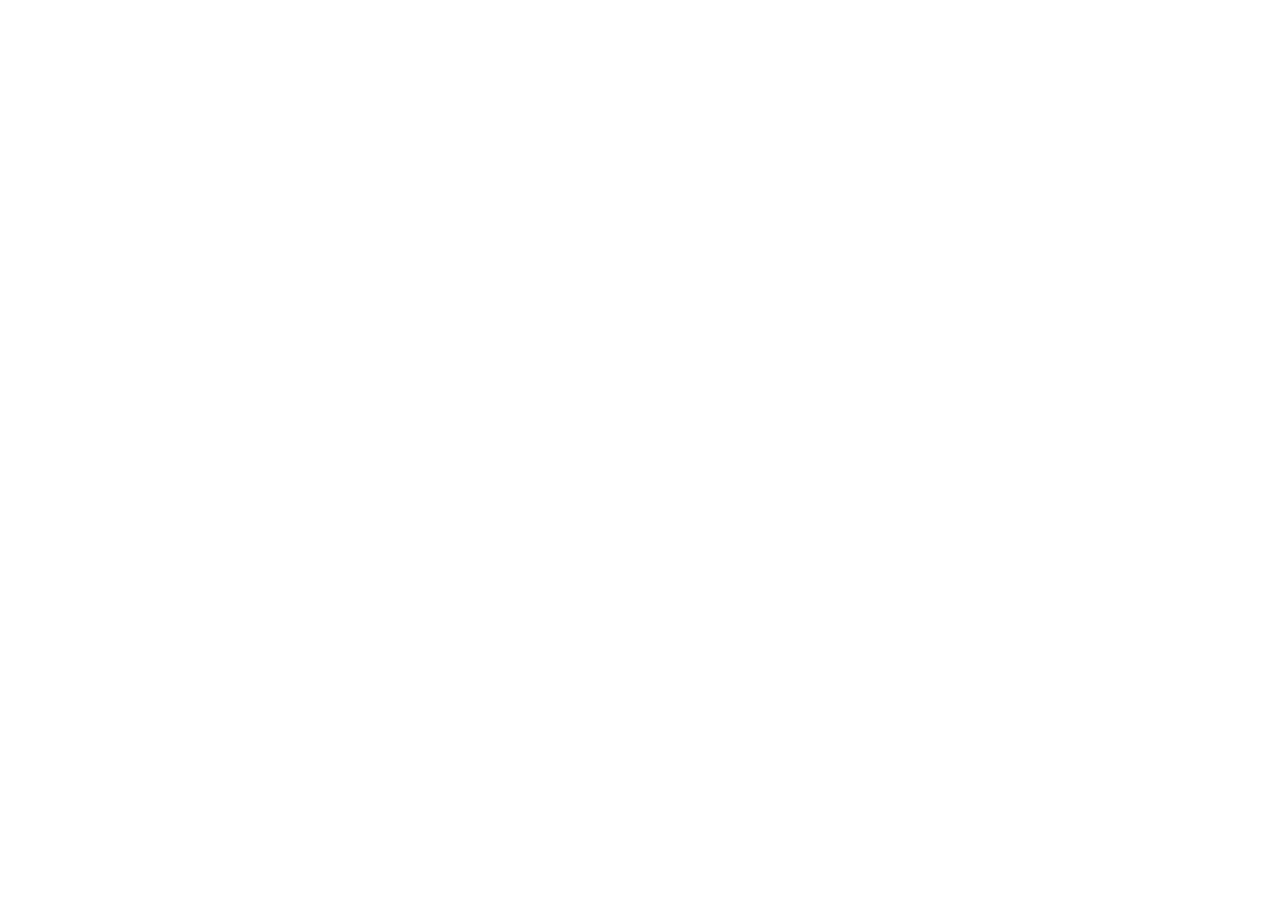
==== index.html @ 68946dcf "Create index.html" ====
<!DOCTYPE html>
<html lang="en">
<head>
    <meta charset="UTF-8">
    <title>Pixel Dash</title>
    <script src="https://cdn.jsdelivr.net/npm/phaser@3.60.0/dist/phaser.min.js"></script>
</head>
<body>
    <div id="game-container" style="display: flex; justify-content: center; margin-top: 50px;"></div>
    <script src="main.js"></script>
</body>
</html>
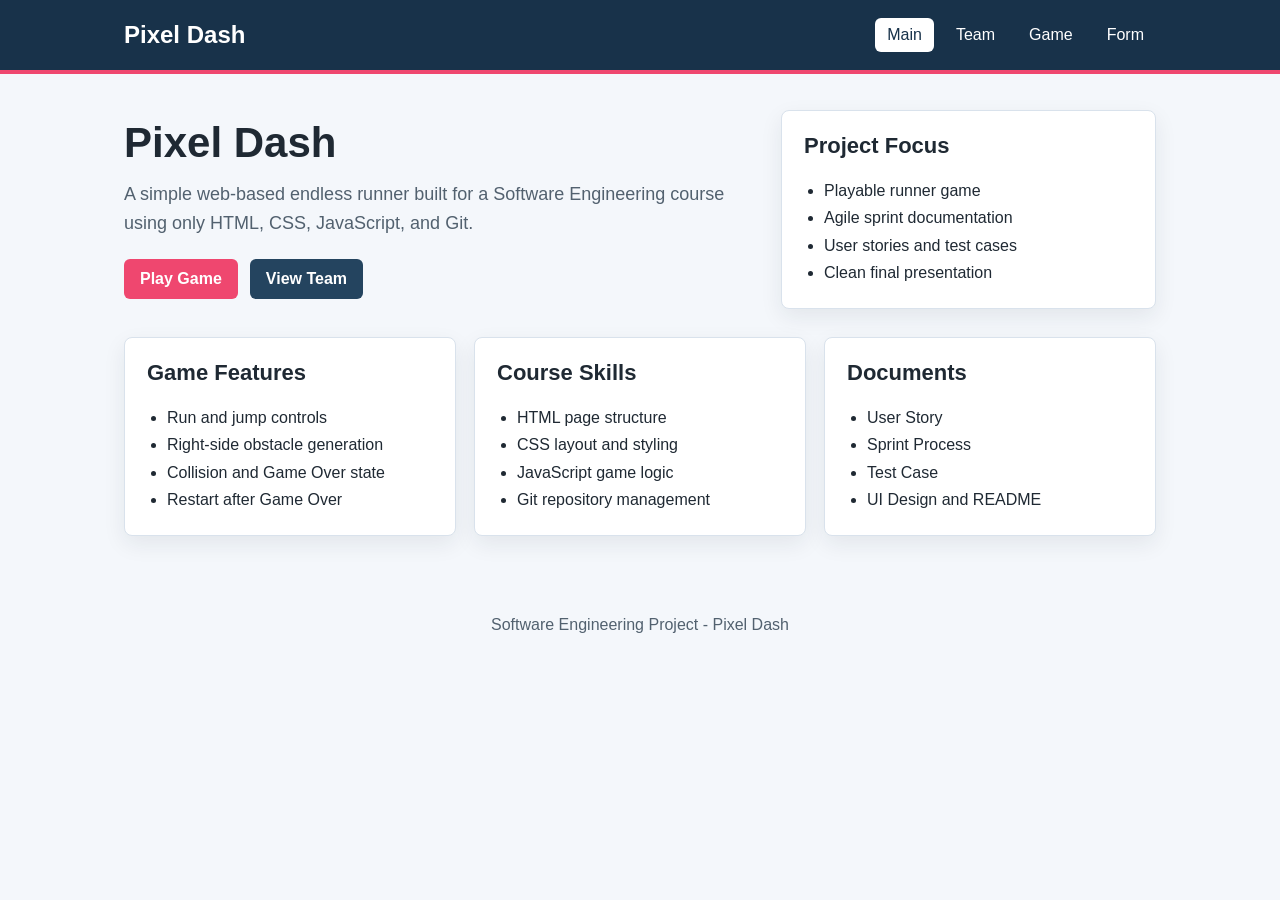
==== commit c8efb2bc: "Complete Pixel Dash website and runner game" ====
--- a/index.html
+++ b/index.html
@@ -2,11 +2,14 @@
 <html lang="en">
 <head>
     <meta charset="UTF-8">
+    <meta name="viewport" content="width=device-width, initial-scale=1.0">
+    <meta http-equiv="refresh" content="0; url=main.html">
     <title>Pixel Dash</title>
-    <script src="https://cdn.jsdelivr.net/npm/phaser@3.60.0/dist/phaser.min.js"></script>
+    <link rel="stylesheet" href="style.css">
 </head>
 <body>
-    <div id="game-container" style="display: flex; justify-content: center; margin-top: 50px;"></div>
-    <script src="main.js"></script>
+    <main class="page-shell">
+        <p>Opening <a href="main.html">Pixel Dash</a>...</p>
+    </main>
 </body>
 </html>
--- a/style.css
+++ b/style.css
@@ -0,0 +1,256 @@
+* {
+    box-sizing: border-box;
+}
+
+body {
+    margin: 0;
+    font-family: Arial, Helvetica, sans-serif;
+    color: #1f2933;
+    background: #f4f7fb;
+}
+
+a {
+    color: inherit;
+}
+
+.site-header {
+    background: #18324a;
+    color: #ffffff;
+    border-bottom: 4px solid #ef476f;
+}
+
+.nav-bar {
+    max-width: 1080px;
+    margin: 0 auto;
+    padding: 18px 24px;
+    display: flex;
+    align-items: center;
+    justify-content: space-between;
+    gap: 24px;
+}
+
+.brand {
+    font-size: 24px;
+    font-weight: 700;
+    text-decoration: none;
+}
+
+.nav-links {
+    display: flex;
+    flex-wrap: wrap;
+    gap: 10px;
+}
+
+.nav-links a {
+    padding: 8px 12px;
+    border-radius: 6px;
+    text-decoration: none;
+}
+
+.nav-links a:hover,
+.nav-links .active {
+    background: #ffffff;
+    color: #18324a;
+}
+
+.page-shell {
+    max-width: 1080px;
+    margin: 0 auto;
+    padding: 36px 24px 56px;
+}
+
+.hero {
+    display: grid;
+    grid-template-columns: minmax(0, 1.25fr) minmax(280px, 0.75fr);
+    gap: 32px;
+    align-items: center;
+}
+
+.hero h1,
+.page-title {
+    margin: 0 0 14px;
+    font-size: 42px;
+    line-height: 1.1;
+}
+
+.hero p,
+.lead {
+    margin: 0 0 22px;
+    color: #52616f;
+    font-size: 18px;
+    line-height: 1.6;
+}
+
+.button-row {
+    display: flex;
+    flex-wrap: wrap;
+    gap: 12px;
+}
+
+.button,
+button {
+    border: 0;
+    border-radius: 6px;
+    padding: 11px 16px;
+    background: #ef476f;
+    color: #ffffff;
+    font-size: 16px;
+    font-weight: 700;
+    text-decoration: none;
+    cursor: pointer;
+}
+
+.button.secondary {
+    background: #24445f;
+}
+
+button:disabled {
+    background: #9aa6b2;
+    cursor: not-allowed;
+}
+
+.info-panel,
+.team-card,
+.form-panel,
+.game-panel {
+    background: #ffffff;
+    border: 1px solid #d9e2ec;
+    border-radius: 8px;
+    padding: 22px;
+    box-shadow: 0 8px 22px rgba(31, 41, 51, 0.08);
+}
+
+.info-grid,
+.team-grid {
+    display: grid;
+    grid-template-columns: repeat(3, minmax(0, 1fr));
+    gap: 18px;
+    margin-top: 28px;
+}
+
+.info-panel h2,
+.team-card h2,
+.form-panel h2 {
+    margin-top: 0;
+    font-size: 22px;
+}
+
+.info-panel ul,
+.team-card ul {
+    margin: 0;
+    padding-left: 20px;
+    line-height: 1.7;
+}
+
+.game-header {
+    display: flex;
+    justify-content: space-between;
+    gap: 16px;
+    align-items: center;
+    margin-bottom: 14px;
+}
+
+.score-board {
+    display: flex;
+    gap: 10px;
+    flex-wrap: wrap;
+}
+
+.score-item {
+    min-width: 112px;
+    padding: 10px 12px;
+    border-radius: 6px;
+    background: #18324a;
+    color: #ffffff;
+    text-align: center;
+}
+
+.score-item strong {
+    display: block;
+    font-size: 24px;
+}
+
+.canvas-wrap {
+    width: 100%;
+    overflow: hidden;
+    border: 4px solid #18324a;
+    border-radius: 8px;
+    background: #8fd3ff;
+}
+
+#runner-game {
+    display: block;
+    width: 100%;
+    max-width: 800px;
+    height: auto;
+    margin: 0 auto;
+}
+
+.game-controls {
+    margin-top: 14px;
+    display: flex;
+    align-items: center;
+    justify-content: space-between;
+    gap: 16px;
+    flex-wrap: wrap;
+}
+
+#game-message,
+#form-result {
+    font-weight: 700;
+    color: #24445f;
+}
+
+.form-grid {
+    display: grid;
+    gap: 16px;
+}
+
+label {
+    display: grid;
+    gap: 7px;
+    font-weight: 700;
+}
+
+input,
+select,
+textarea {
+    width: 100%;
+    border: 1px solid #bcccdc;
+    border-radius: 6px;
+    padding: 10px 12px;
+    font: inherit;
+}
+
+textarea {
+    min-height: 120px;
+    resize: vertical;
+}
+
+.site-footer {
+    padding: 24px;
+    text-align: center;
+    color: #52616f;
+}
+
+@media (max-width: 760px) {
+    .nav-bar,
+    .hero,
+    .game-header {
+        display: block;
+    }
+
+    .nav-links {
+        margin-top: 14px;
+    }
+
+    .info-grid,
+    .team-grid {
+        grid-template-columns: 1fr;
+    }
+
+    .hero h1,
+    .page-title {
+        font-size: 34px;
+    }
+}
